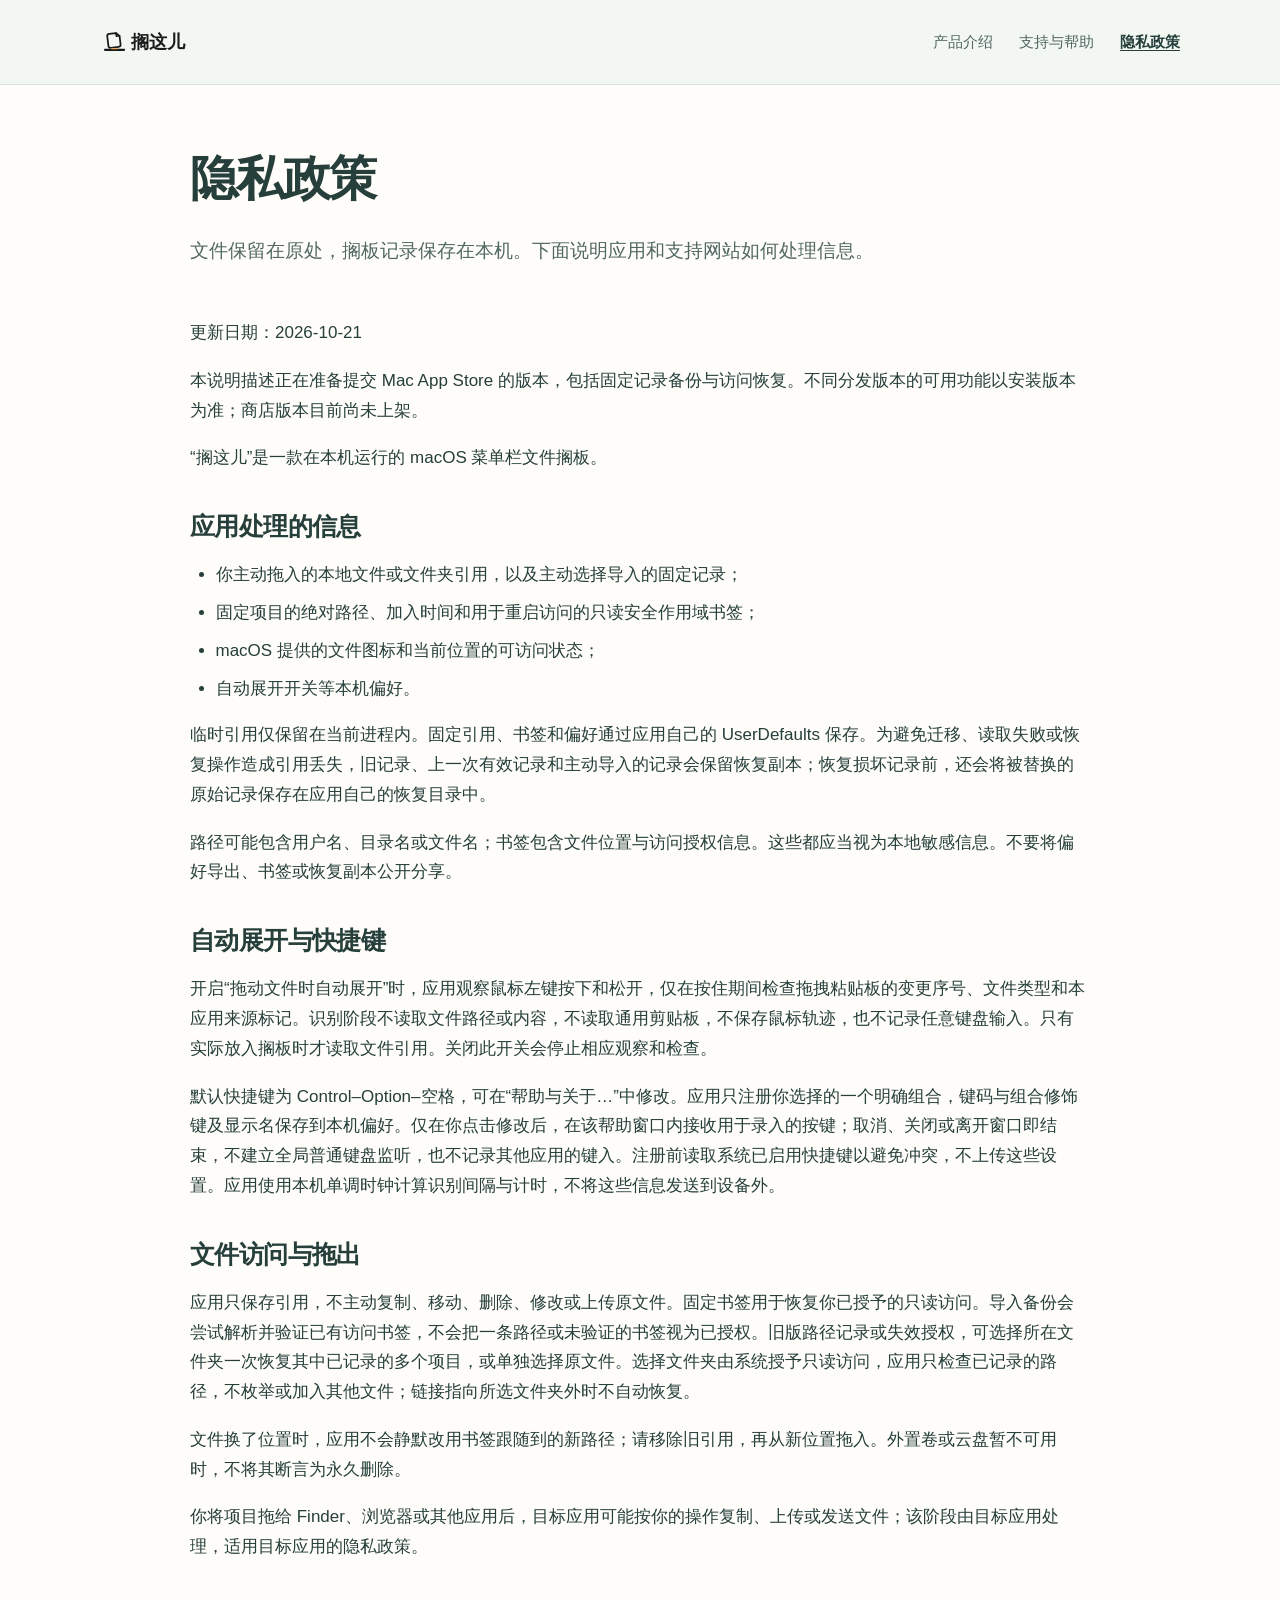
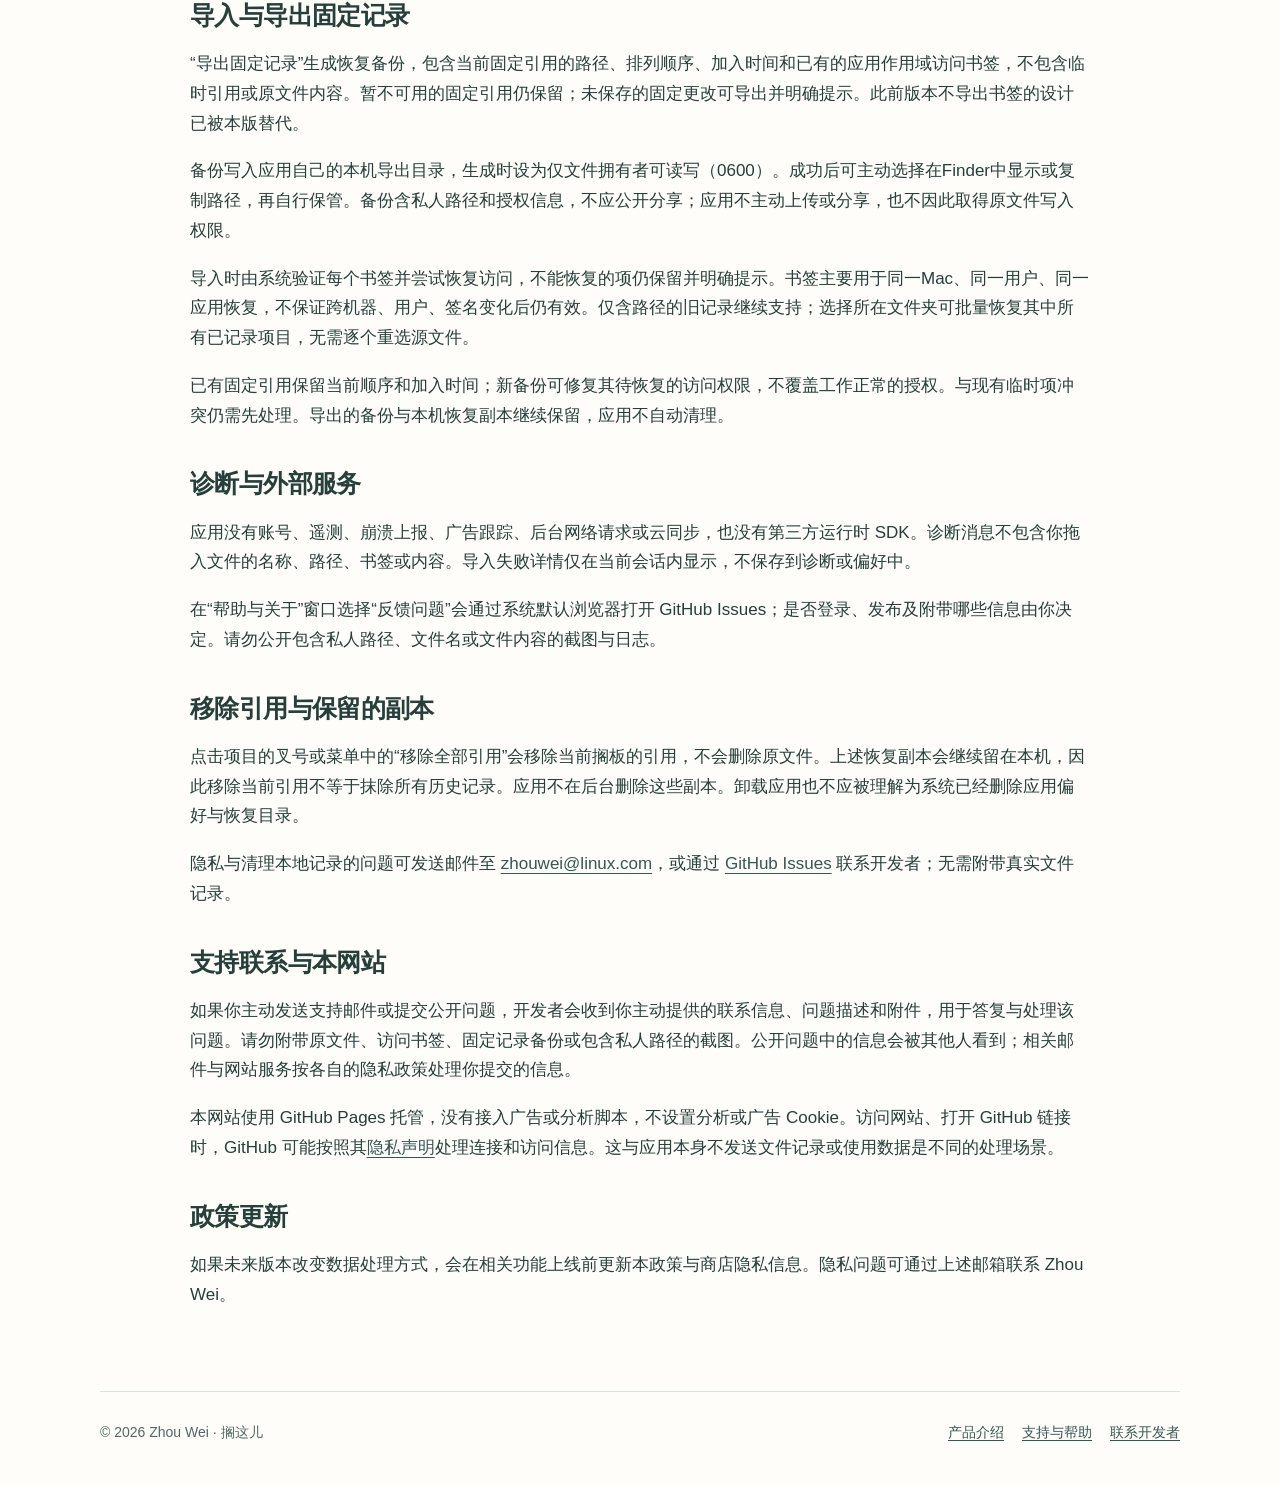
==== privacy/index.html @ 83b2777e "Publish DockShelf product, support and privacy pages" ====
<!doctype html>
<html lang="zh-Hans">
<head>
  <meta charset="utf-8">
  <meta name="viewport" content="width=device-width, initial-scale=1">
  <meta name="description" content="搁这儿隐私政策：本地文件引用、只读访问、固定记录备份与恢复说明。联系邮箱：zhouwei@linux.com。">
  <meta name="theme-color" content="#365652">
  <meta property="og:type" content="website">
  <meta property="og:title" content="隐私政策 · 搁这儿">
  <meta property="og:description" content="应用无需账号，不做跟踪。了解文件引用、访问授权、备份与支持联系如何处理。">
  <meta property="og:image" content="https://xiaomao361.github.io/dockshelf/assets/app-icon.png">
  <link rel="canonical" href="https://xiaomao361.github.io/dockshelf/privacy/">
  <link rel="icon" href="../assets/app-icon.png">
  <link rel="stylesheet" href="../assets/site.css">
  <title>隐私政策 · 搁这儿</title>
</head>
<body>
  <a class="skip" href="#main">跳到正文</a>
  <header class="site-header"><nav class="nav shell" aria-label="主导航"><a class="brand" href="../" aria-label="搁这儿首页"><img src="../assets/logo.svg" width="130" height="32" alt="搁这儿"></a><div class="links"><a href="../">产品介绍</a><a href="../support/">支持与帮助</a><a href="./" aria-current="page">隐私政策</a></div></nav></header>
  <main class="shell page-shell" id="main">
    <header class="page-intro"><h1>隐私政策</h1><p class="lead">文件保留在原处，搁板记录保存在本机。下面说明应用和支持网站如何处理信息。</p></header>
    <article class="prose">
      <p>更新日期：2026-10-21</p>
      <p>本说明描述正在准备提交 Mac App Store 的版本，包括固定记录备份与访问恢复。不同分发版本的可用功能以安装版本为准；商店版本目前尚未上架。</p>
      <p>“搁这儿”是一款在本机运行的 macOS 菜单栏文件搁板。</p>
      <h2>应用处理的信息</h2>
      <ul><li>你主动拖入的本地文件或文件夹引用，以及主动选择导入的固定记录；</li><li>固定项目的绝对路径、加入时间和用于重启访问的只读安全作用域书签；</li><li>macOS 提供的文件图标和当前位置的可访问状态；</li><li>自动展开开关等本机偏好。</li></ul>
      <p>临时引用仅保留在当前进程内。固定引用、书签和偏好通过应用自己的 UserDefaults 保存。为避免迁移、读取失败或恢复操作造成引用丢失，旧记录、上一次有效记录和主动导入的记录会保留恢复副本；恢复损坏记录前，还会将被替换的原始记录保存在应用自己的恢复目录中。</p>
      <p>路径可能包含用户名、目录名或文件名；书签包含文件位置与访问授权信息。这些都应当视为本地敏感信息。不要将偏好导出、书签或恢复副本公开分享。</p>
      <h2>自动展开与快捷键</h2>
      <p>开启“拖动文件时自动展开”时，应用观察鼠标左键按下和松开，仅在按住期间检查拖拽粘贴板的变更序号、文件类型和本应用来源标记。识别阶段不读取文件路径或内容，不读取通用剪贴板，不保存鼠标轨迹，也不记录任意键盘输入。只有实际放入搁板时才读取文件引用。关闭此开关会停止相应观察和检查。</p>
      <p>默认快捷键为 Control–Option–空格，可在“帮助与关于…”中修改。应用只注册你选择的一个明确组合，键码与组合修饰键及显示名保存到本机偏好。仅在你点击修改后，在该帮助窗口内接收用于录入的按键；取消、关闭或离开窗口即结束，不建立全局普通键盘监听，也不记录其他应用的键入。注册前读取系统已启用快捷键以避免冲突，不上传这些设置。应用使用本机单调时钟计算识别间隔与计时，不将这些信息发送到设备外。</p>
      <h2>文件访问与拖出</h2>
      <p>应用只保存引用，不主动复制、移动、删除、修改或上传原文件。固定书签用于恢复你已授予的只读访问。导入备份会尝试解析并验证已有访问书签，不会把一条路径或未验证的书签视为已授权。旧版路径记录或失效授权，可选择所在文件夹一次恢复其中已记录的多个项目，或单独选择原文件。选择文件夹由系统授予只读访问，应用只检查已记录的路径，不枚举或加入其他文件；链接指向所选文件夹外时不自动恢复。</p>
      <p>文件换了位置时，应用不会静默改用书签跟随到的新路径；请移除旧引用，再从新位置拖入。外置卷或云盘暂不可用时，不将其断言为永久删除。</p>
      <p>你将项目拖给 Finder、浏览器或其他应用后，目标应用可能按你的操作复制、上传或发送文件；该阶段由目标应用处理，适用目标应用的隐私政策。</p>
      <h2>导入与导出固定记录</h2>
      <p>“导出固定记录”生成恢复备份，包含当前固定引用的路径、排列顺序、加入时间和已有的应用作用域访问书签，不包含临时引用或原文件内容。暂不可用的固定引用仍保留；未保存的固定更改可导出并明确提示。此前版本不导出书签的设计已被本版替代。</p>
      <p>备份写入应用自己的本机导出目录，生成时设为仅文件拥有者可读写（0600）。成功后可主动选择在Finder中显示或复制路径，再自行保管。备份含私人路径和授权信息，不应公开分享；应用不主动上传或分享，也不因此取得原文件写入权限。</p>
      <p>导入时由系统验证每个书签并尝试恢复访问，不能恢复的项仍保留并明确提示。书签主要用于同一Mac、同一用户、同一应用恢复，不保证跨机器、用户、签名变化后仍有效。仅含路径的旧记录继续支持；选择所在文件夹可批量恢复其中所有已记录项目，无需逐个重选源文件。</p>
      <p>已有固定引用保留当前顺序和加入时间；新备份可修复其待恢复的访问权限，不覆盖工作正常的授权。与现有临时项冲突仍需先处理。导出的备份与本机恢复副本继续保留，应用不自动清理。</p>
      <h2>诊断与外部服务</h2>
      <p>应用没有账号、遥测、崩溃上报、广告跟踪、后台网络请求或云同步，也没有第三方运行时 SDK。诊断消息不包含你拖入文件的名称、路径、书签或内容。导入失败详情仅在当前会话内显示，不保存到诊断或偏好中。</p>
      <p>在“帮助与关于”窗口选择“反馈问题”会通过系统默认浏览器打开 GitHub Issues；是否登录、发布及附带哪些信息由你决定。请勿公开包含私人路径、文件名或文件内容的截图与日志。</p>
      <h2>移除引用与保留的副本</h2>
      <p>点击项目的叉号或菜单中的“移除全部引用”会移除当前搁板的引用，不会删除原文件。上述恢复副本会继续留在本机，因此移除当前引用不等于抹除所有历史记录。应用不在后台删除这些副本。卸载应用也不应被理解为系统已经删除应用偏好与恢复目录。</p>
      <p>隐私与清理本地记录的问题可发送邮件至 <a href="mailto:zhouwei@linux.com">zhouwei@linux.com</a>，或通过 <a href="https://github.com/xiaomao361/dockshelf/issues">GitHub Issues</a> 联系开发者；无需附带真实文件记录。</p>
      <h2>支持联系与本网站</h2>
      <p>如果你主动发送支持邮件或提交公开问题，开发者会收到你主动提供的联系信息、问题描述和附件，用于答复与处理该问题。请勿附带原文件、访问书签、固定记录备份或包含私人路径的截图。公开问题中的信息会被其他人看到；相关邮件与网站服务按各自的隐私政策处理你提交的信息。</p>
      <p>本网站使用 GitHub Pages 托管，没有接入广告或分析脚本，不设置分析或广告 Cookie。访问网站、打开 GitHub 链接时，GitHub 可能按照其<a href="https://docs.github.com/en/site-policy/privacy-policies/github-general-privacy-statement">隐私声明</a>处理连接和访问信息。这与应用本身不发送文件记录或使用数据是不同的处理场景。</p>
      <h2>政策更新</h2>
      <p>如果未来版本改变数据处理方式，会在相关功能上线前更新本政策与商店隐私信息。隐私问题可通过上述邮箱联系 Zhou Wei。</p>
    </article>
  </main>
  <footer class="site-footer shell"><p>© 2026 Zhou Wei · 搁这儿</p><div><a href="../">产品介绍</a><a href="../support/">支持与帮助</a><a href="mailto:zhouwei@linux.com">联系开发者</a></div></footer>
</body>
</html>
---- assets/site.css ----
:root {
  color-scheme: light;
  --ink: #263f3b;
  --muted: #526863;
  --paper: #fffdf9;
  --mint: #e9f1ec;
  --line: #d8e3dc;
  --accent: #365652;
  font-family: -apple-system, BlinkMacSystemFont, "PingFang SC", "Helvetica Neue", sans-serif;
  line-height: 1.75;
}
* { box-sizing: border-box; }
html { scroll-behavior: smooth; }
body { margin: 0; color: var(--ink); background: var(--paper); }
img { display: block; max-width: 100%; height: auto; }
a { color: var(--accent); text-underline-offset: .23em; }
a:hover { text-decoration-thickness: 2px; }
a:focus-visible, summary:focus-visible { outline: 3px solid #365652; outline-offset: 5px; border-radius: 3px; }
.shell { width: min(1080px, calc(100% - 48px)); margin-inline: auto; }
.skip { position: absolute; left: 16px; top: -80px; padding: 10px 16px; background: white; z-index: 20; }
.skip:focus { top: 10px; }
.site-header { border-bottom: 1px solid var(--line); background: #f3f7f2; }
.nav { display: flex; justify-content: space-between; align-items: center; gap: 24px; min-height: 84px; }
.brand { flex: 0 0 auto; }
.brand img { width: 130px; height: 32px; object-fit: contain; }
.links { display: flex; gap: 26px; flex-wrap: wrap; }
.links a { padding-block: 10px; color: var(--muted); font-size: 15px; text-decoration: none; }
.links a[aria-current="page"] { color: var(--ink); text-decoration: underline; font-weight: 650; }
.hero { display: grid; grid-template-columns: 1.2fr .8fr; align-items: center; gap: 72px; padding-block: 88px; }
h1, h2, h3 { line-height: 1.25; text-wrap: balance; }
h1 { margin: 0 0 24px; font-size: clamp(40px, 5.4vw, 64px); letter-spacing: -.035em; }
h2 { margin: 0 0 18px; font-size: clamp(26px, 3.4vw, 36px); letter-spacing: -.025em; }
h3 { margin: 0 0 12px; font-size: 21px; }
p { margin: 0 0 18px; }
.lead { max-width: 40em; color: var(--muted); font-size: 19px; line-height: 1.85; }
.hero-art { padding: 12px; }
.hero-art img { width: 100%; filter: drop-shadow(0 20px 24px #263f3b18); }
.actions { display: flex; flex-wrap: wrap; gap: 12px; margin-block: 28px 20px; }
.button { display: inline-flex; justify-content: center; align-items: center; min-height: 46px; padding: 10px 20px; border: 1px solid var(--accent); border-radius: 12px; background: var(--accent); color: white; font-weight: 600; text-decoration: none; }
.button.secondary { background: transparent; color: var(--accent); }
.button:hover { background: #263f3b; color: white; }
.availability, .note { color: var(--muted); font-size: 14px; }
.section { padding-block: 56px; border-top: 1px solid var(--line); }
.steps { display: grid; grid-template-columns: repeat(3, minmax(0, 1fr)); gap: 40px; padding: 10px 0 0; list-style: none; }
.steps li { border-top: 3px solid #799793; padding-top: 22px; }
.steps p { color: var(--muted); margin: 0; }
.privacy-band { padding: 40px; margin-block: 16px 64px; background: var(--mint); border-radius: 20px; }
.privacy-band p { max-width: 48em; }
.site-footer { display: flex; flex-wrap: wrap; justify-content: space-between; gap: 12px 28px; padding-block: 28px 40px; border-top: 1px solid var(--line); font-size: 14px; color: var(--muted); }
.site-footer p { margin: 0; }
.site-footer div { display: flex; flex-wrap: wrap; gap: 18px; }
.page-shell { max-width: 900px; padding-block: 64px; }
.page-intro { padding-bottom: 32px; }
.page-intro h1 { font-size: clamp(34px, 5vw, 48px); }
.contact { padding: 28px 32px; margin: 0 0 38px; background: var(--mint); border-radius: 16px; }
.contact p:last-child { margin-bottom: 0; }
.contact-email { font-size: clamp(20px, 4vw, 27px); font-weight: 650; overflow-wrap: anywhere; }
.prose { font-size: 17px; overflow-wrap: anywhere; }
.prose h2 { margin-top: 38px; font-size: 25px; }
.prose ul, .prose ol { padding-left: 1.5em; }
.prose li { margin-bottom: 8px; }
.prose code { padding: 2px 5px; border-radius: 4px; background: var(--mint); font-size: .9em; }
.faq { margin-top: 36px; }
.faq details { padding: 19px 0; border-top: 1px solid var(--line); }
.faq details:last-child { border-bottom: 1px solid var(--line); }
.faq summary { cursor: pointer; font-size: 19px; font-weight: 600; padding: 4px 0; }
.faq details p { margin: 16px 0 0; color: var(--muted); }
.policy-meta { margin-bottom: 28px; color: var(--muted); font-size: 14px; }
@media (max-width: 720px) {
  .shell { width: calc(100% - 36px); }
  .nav { flex-wrap: wrap; justify-content: flex-start; gap: 10px 24px; padding-block: 16px; }
  .links { gap: 22px; }
  .hero { grid-template-columns: minmax(0, 1fr); gap: 16px; padding-block: 48px; }
  .hero-art { width: min(280px, 72%); justify-self: center; }
  .lead { font-size: 17px; }
  .steps { grid-template-columns: minmax(0, 1fr); gap: 24px; }
  .section { padding-block: 36px; }
  .privacy-band { padding: 26px; margin-bottom: 40px; }
  .page-shell { padding-block: 42px; }
  .contact { padding: 24px; }
}
@media (prefers-reduced-motion: reduce) { html { scroll-behavior: auto; } }
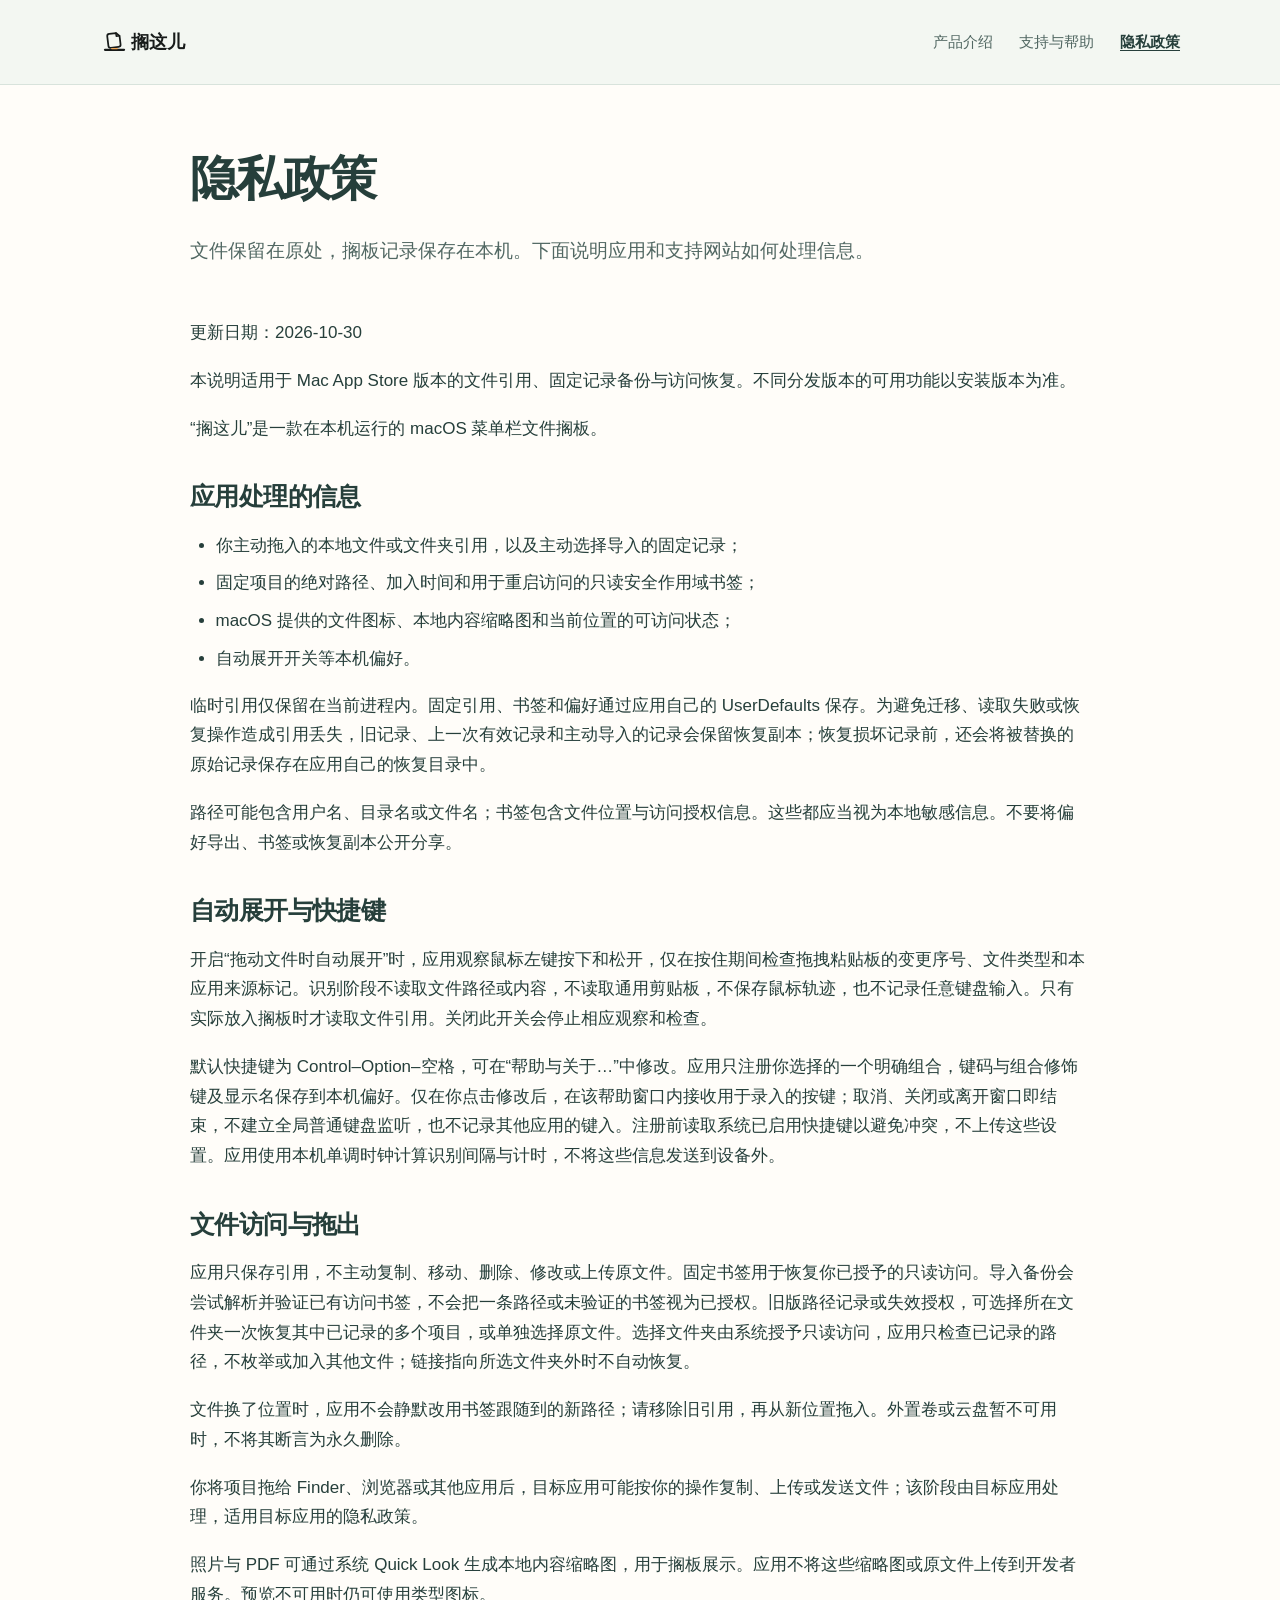
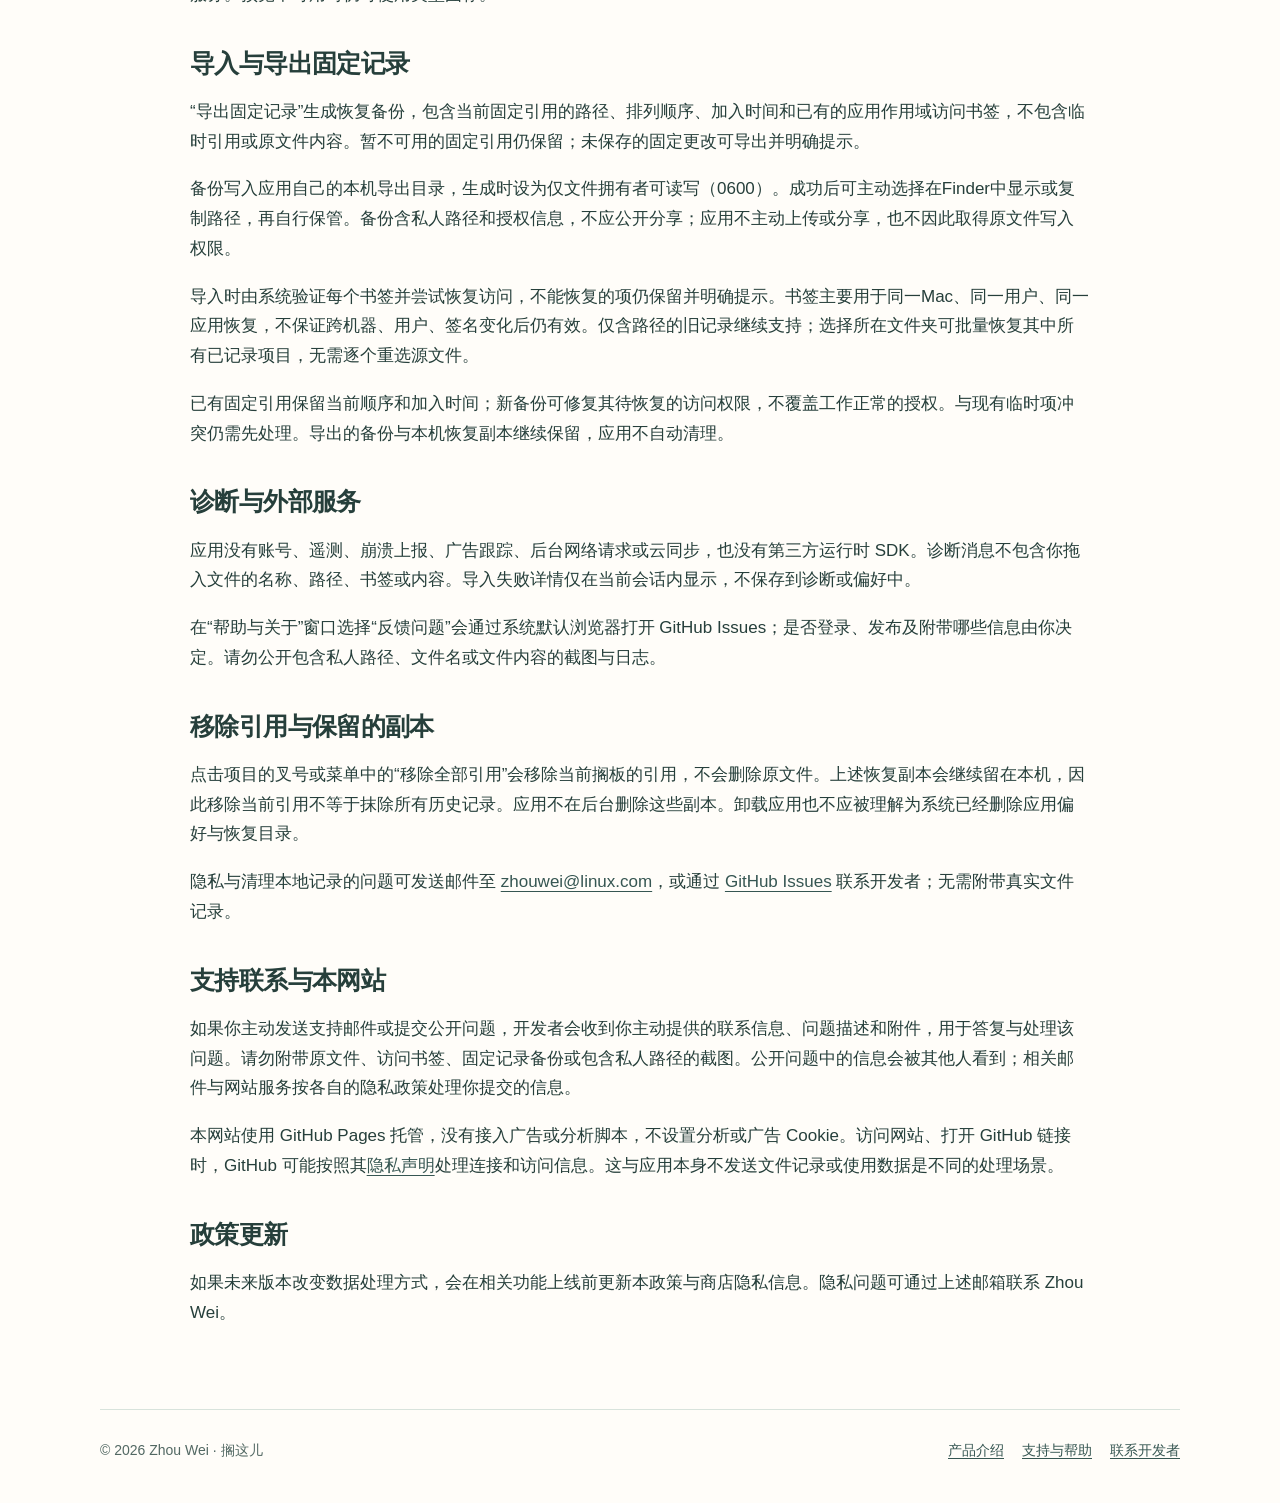
==== commit f6a9a58c: "Refresh product, support and privacy pages" ====
--- a/privacy/index.html
+++ b/privacy/index.html
@@ -20,11 +20,11 @@
   <main class="shell page-shell" id="main">
     <header class="page-intro"><h1>隐私政策</h1><p class="lead">文件保留在原处，搁板记录保存在本机。下面说明应用和支持网站如何处理信息。</p></header>
     <article class="prose">
-      <p>更新日期：2026-10-21</p>
-      <p>本说明描述正在准备提交 Mac App Store 的版本，包括固定记录备份与访问恢复。不同分发版本的可用功能以安装版本为准；商店版本目前尚未上架。</p>
+      <p>更新日期：2026-10-30</p>
+      <p>本说明适用于 Mac App Store 版本的文件引用、固定记录备份与访问恢复。不同分发版本的可用功能以安装版本为准。</p>
       <p>“搁这儿”是一款在本机运行的 macOS 菜单栏文件搁板。</p>
       <h2>应用处理的信息</h2>
-      <ul><li>你主动拖入的本地文件或文件夹引用，以及主动选择导入的固定记录；</li><li>固定项目的绝对路径、加入时间和用于重启访问的只读安全作用域书签；</li><li>macOS 提供的文件图标和当前位置的可访问状态；</li><li>自动展开开关等本机偏好。</li></ul>
+      <ul><li>你主动拖入的本地文件或文件夹引用，以及主动选择导入的固定记录；</li><li>固定项目的绝对路径、加入时间和用于重启访问的只读安全作用域书签；</li><li>macOS 提供的文件图标、本地内容缩略图和当前位置的可访问状态；</li><li>自动展开开关等本机偏好。</li></ul>
       <p>临时引用仅保留在当前进程内。固定引用、书签和偏好通过应用自己的 UserDefaults 保存。为避免迁移、读取失败或恢复操作造成引用丢失，旧记录、上一次有效记录和主动导入的记录会保留恢复副本；恢复损坏记录前，还会将被替换的原始记录保存在应用自己的恢复目录中。</p>
       <p>路径可能包含用户名、目录名或文件名；书签包含文件位置与访问授权信息。这些都应当视为本地敏感信息。不要将偏好导出、书签或恢复副本公开分享。</p>
       <h2>自动展开与快捷键</h2>
@@ -34,8 +34,9 @@
       <p>应用只保存引用，不主动复制、移动、删除、修改或上传原文件。固定书签用于恢复你已授予的只读访问。导入备份会尝试解析并验证已有访问书签，不会把一条路径或未验证的书签视为已授权。旧版路径记录或失效授权，可选择所在文件夹一次恢复其中已记录的多个项目，或单独选择原文件。选择文件夹由系统授予只读访问，应用只检查已记录的路径，不枚举或加入其他文件；链接指向所选文件夹外时不自动恢复。</p>
       <p>文件换了位置时，应用不会静默改用书签跟随到的新路径；请移除旧引用，再从新位置拖入。外置卷或云盘暂不可用时，不将其断言为永久删除。</p>
       <p>你将项目拖给 Finder、浏览器或其他应用后，目标应用可能按你的操作复制、上传或发送文件；该阶段由目标应用处理，适用目标应用的隐私政策。</p>
+      <p>照片与 PDF 可通过系统 Quick Look 生成本地内容缩略图，用于搁板展示。应用不将这些缩略图或原文件上传到开发者服务。预览不可用时仍可使用类型图标。</p>
       <h2>导入与导出固定记录</h2>
-      <p>“导出固定记录”生成恢复备份，包含当前固定引用的路径、排列顺序、加入时间和已有的应用作用域访问书签，不包含临时引用或原文件内容。暂不可用的固定引用仍保留；未保存的固定更改可导出并明确提示。此前版本不导出书签的设计已被本版替代。</p>
+      <p>“导出固定记录”生成恢复备份，包含当前固定引用的路径、排列顺序、加入时间和已有的应用作用域访问书签，不包含临时引用或原文件内容。暂不可用的固定引用仍保留；未保存的固定更改可导出并明确提示。</p>
       <p>备份写入应用自己的本机导出目录，生成时设为仅文件拥有者可读写（0600）。成功后可主动选择在Finder中显示或复制路径，再自行保管。备份含私人路径和授权信息，不应公开分享；应用不主动上传或分享，也不因此取得原文件写入权限。</p>
       <p>导入时由系统验证每个书签并尝试恢复访问，不能恢复的项仍保留并明确提示。书签主要用于同一Mac、同一用户、同一应用恢复，不保证跨机器、用户、签名变化后仍有效。仅含路径的旧记录继续支持；选择所在文件夹可批量恢复其中所有已记录项目，无需逐个重选源文件。</p>
       <p>已有固定引用保留当前顺序和加入时间；新备份可修复其待恢复的访问权限，不覆盖工作正常的授权。与现有临时项冲突仍需先处理。导出的备份与本机恢复副本继续保留，应用不自动清理。</p>
